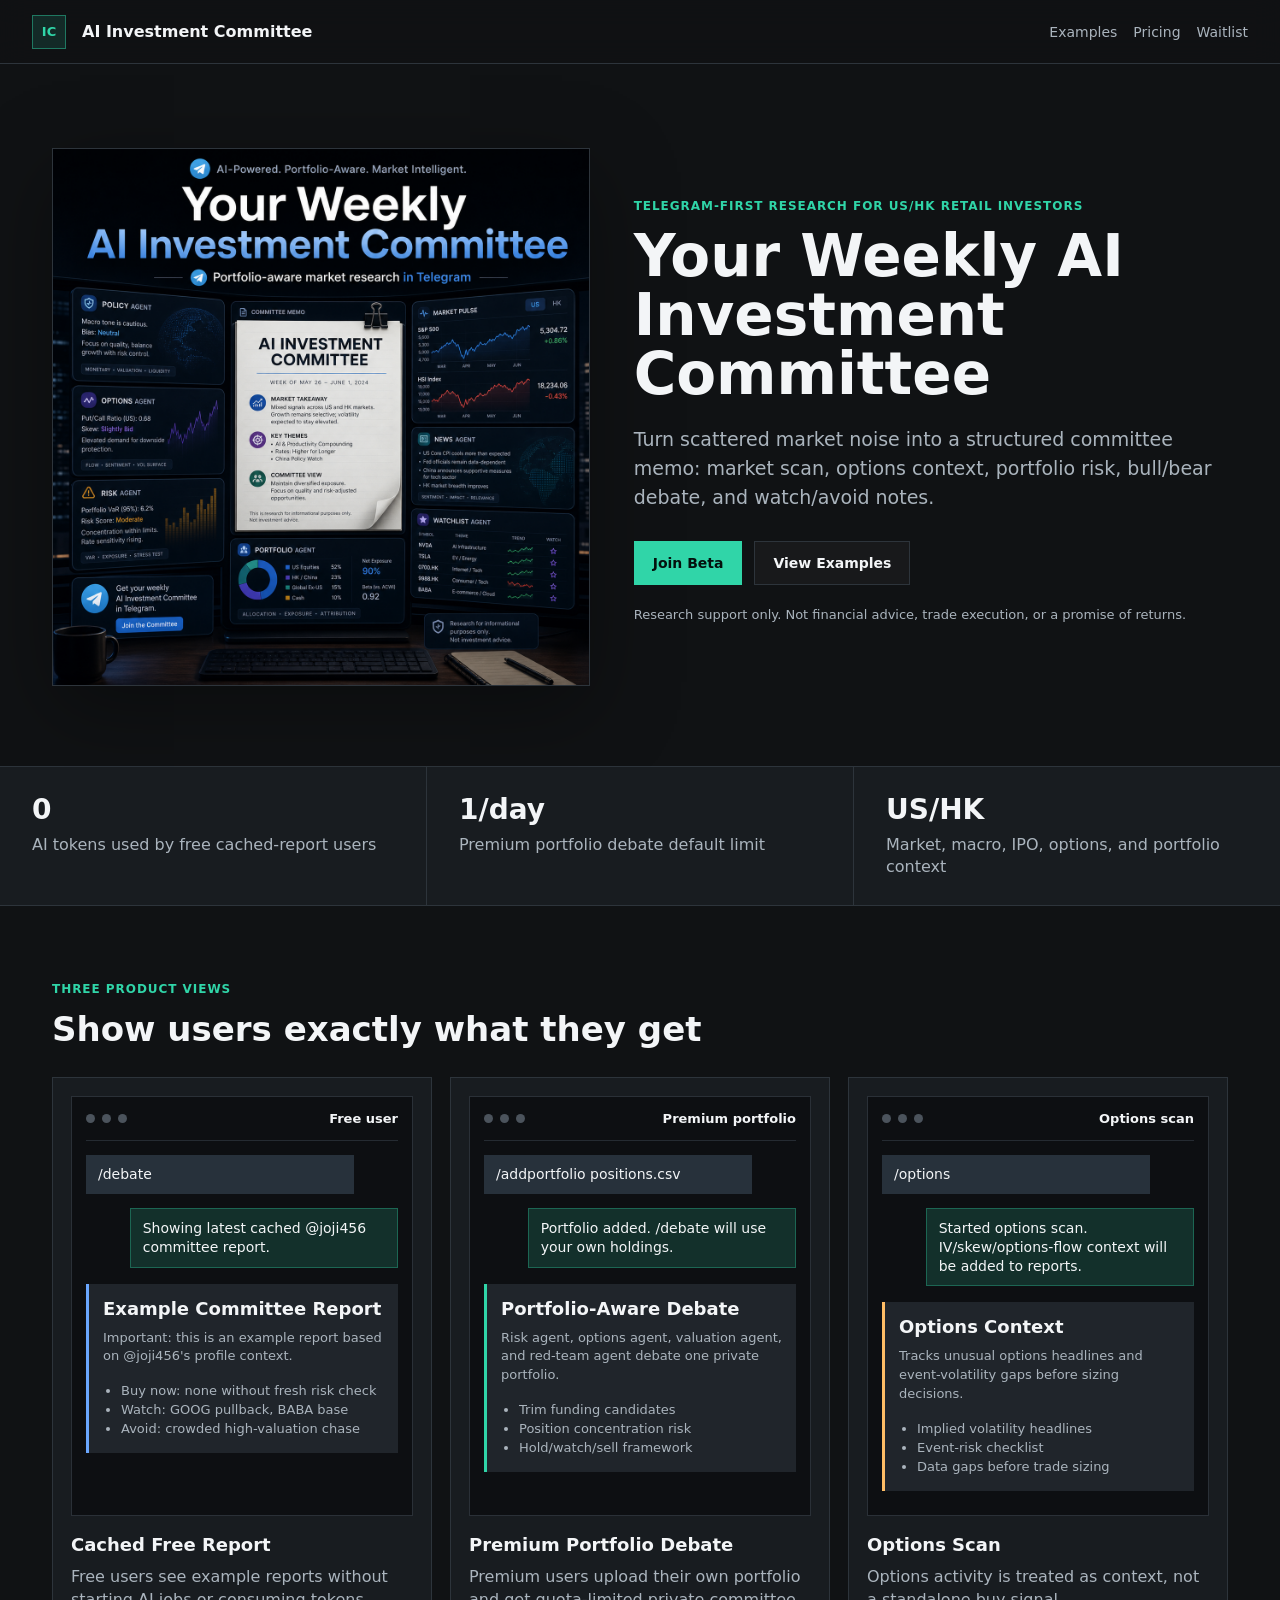
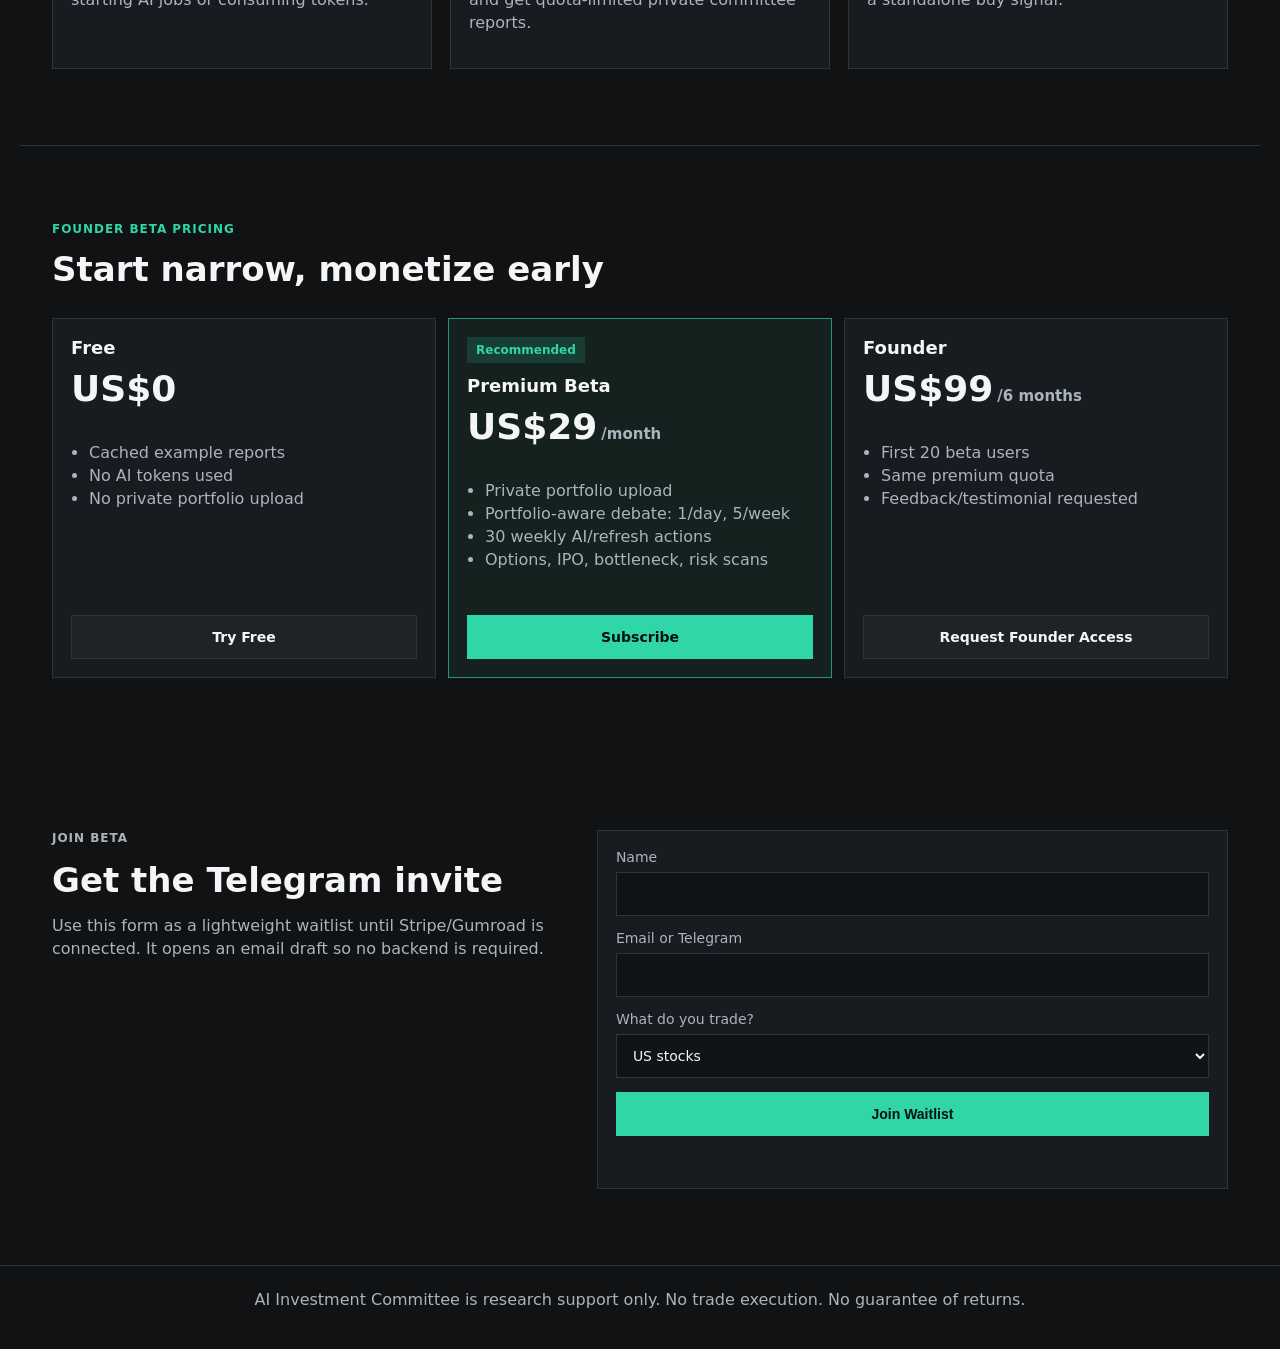
==== index.html @ d443d163 "Add public landing page for GitHub Pages" ====
<!doctype html>
<html lang="en">
<head>
  <meta charset="utf-8">
  <meta name="viewport" content="width=device-width, initial-scale=1">
  <title>AI Investment Committee in Telegram</title>
  <meta name="description" content="Portfolio-aware AI market research, options scans, and investment committee reports in Telegram. Research support only.">
  <link rel="stylesheet" href="./styles.css">
</head>
<body>
  <header class="topbar">
    <a class="brand" href="#top" aria-label="AI Investment Committee home">
      <span class="brand-mark">IC</span>
      <span>AI Investment Committee</span>
    </a>
    <nav aria-label="Primary">
      <a href="#examples">Examples</a>
      <a href="#pricing">Pricing</a>
      <a href="#waitlist">Waitlist</a>
    </nav>
  </header>

  <main id="top">
    <section class="hero">
      <div class="hero-media" aria-label="Product preview">
        <img src="./assets/ai-investment-committee-launch.png" alt="AI investment committee dashboard preview">
      </div>
      <div class="hero-copy">
        <p class="eyebrow">Telegram-first research for US/HK retail investors</p>
        <h1>Your Weekly AI Investment Committee</h1>
        <p class="lead">Turn scattered market noise into a structured committee memo: market scan, options context, portfolio risk, bull/bear debate, and watch/avoid notes.</p>
        <div class="hero-actions">
          <a class="button primary" href="#waitlist">Join Beta</a>
          <a class="button secondary" href="#examples">View Examples</a>
        </div>
        <p class="notice">Research support only. Not financial advice, trade execution, or a promise of returns.</p>
      </div>
    </section>

    <section class="metrics" aria-label="Core workflow">
      <div><strong>0</strong><span>AI tokens used by free cached-report users</span></div>
      <div><strong>1/day</strong><span>Premium portfolio debate default limit</span></div>
      <div><strong>US/HK</strong><span>Market, macro, IPO, options, and portfolio context</span></div>
    </section>

    <section id="examples" class="section">
      <div class="section-heading">
        <p class="eyebrow">Three product views</p>
        <h2>Show users exactly what they get</h2>
      </div>
      <div class="screenshots">
        <article class="shot">
          <div class="telegram-window">
            <div class="window-head"><span></span><span></span><span></span><b>Free user</b></div>
            <div class="message incoming">/debate</div>
            <div class="message outgoing">Showing latest cached @joji456 committee report.</div>
            <div class="report-card">
              <h3>Example Committee Report</h3>
              <p>Important: this is an example report based on @joji456's profile context.</p>
              <ul>
                <li>Buy now: none without fresh risk check</li>
                <li>Watch: GOOG pullback, BABA base</li>
                <li>Avoid: crowded high-valuation chase</li>
              </ul>
            </div>
          </div>
          <h3>Cached Free Report</h3>
          <p>Free users see example reports without starting AI jobs or consuming tokens.</p>
        </article>

        <article class="shot">
          <div class="telegram-window">
            <div class="window-head"><span></span><span></span><span></span><b>Premium portfolio</b></div>
            <div class="message incoming">/addportfolio positions.csv</div>
            <div class="message outgoing">Portfolio added. /debate will use your own holdings.</div>
            <div class="report-card accent">
              <h3>Portfolio-Aware Debate</h3>
              <p>Risk agent, options agent, valuation agent, and red-team agent debate one private portfolio.</p>
              <ul>
                <li>Trim funding candidates</li>
                <li>Position concentration risk</li>
                <li>Hold/watch/sell framework</li>
              </ul>
            </div>
          </div>
          <h3>Premium Portfolio Debate</h3>
          <p>Premium users upload their own portfolio and get quota-limited private committee reports.</p>
        </article>

        <article class="shot">
          <div class="telegram-window">
            <div class="window-head"><span></span><span></span><span></span><b>Options scan</b></div>
            <div class="message incoming">/options</div>
            <div class="message outgoing">Started options scan. IV/skew/options-flow context will be added to reports.</div>
            <div class="report-card warm">
              <h3>Options Context</h3>
              <p>Tracks unusual options headlines and event-volatility gaps before sizing decisions.</p>
              <ul>
                <li>Implied volatility headlines</li>
                <li>Event-risk checklist</li>
                <li>Data gaps before trade sizing</li>
              </ul>
            </div>
          </div>
          <h3>Options Scan</h3>
          <p>Options activity is treated as context, not a standalone buy signal.</p>
        </article>
      </div>
    </section>

    <section id="pricing" class="pricing section">
      <div class="section-heading">
        <p class="eyebrow">Founder beta pricing</p>
        <h2>Start narrow, monetize early</h2>
      </div>
      <div class="plans">
        <article class="plan">
          <h3>Free</h3>
          <p class="price">US$0</p>
          <ul>
            <li>Cached example reports</li>
            <li>No AI tokens used</li>
            <li>No private portfolio upload</li>
          </ul>
          <a class="button secondary" href="#waitlist">Try Free</a>
        </article>
        <article class="plan featured">
          <p class="badge">Recommended</p>
          <h3>Premium Beta</h3>
          <p class="price">US$29<span>/month</span></p>
          <ul>
            <li>Private portfolio upload</li>
            <li>Portfolio-aware debate: 1/day, 5/week</li>
            <li>30 weekly AI/refresh actions</li>
            <li>Options, IPO, bottleneck, risk scans</li>
          </ul>
          <a class="button primary" data-payment-link href="https://gumroad.com/l/ai-investment-committee-beta">Subscribe</a>
        </article>
        <article class="plan">
          <h3>Founder</h3>
          <p class="price">US$99<span>/6 months</span></p>
          <ul>
            <li>First 20 beta users</li>
            <li>Same premium quota</li>
            <li>Feedback/testimonial requested</li>
          </ul>
          <a class="button secondary" href="#waitlist">Request Founder Access</a>
        </article>
      </div>
    </section>

    <section id="waitlist" class="waitlist section">
      <div>
        <p class="eyebrow">Join beta</p>
        <h2>Get the Telegram invite</h2>
        <p>Use this form as a lightweight waitlist until Stripe/Gumroad is connected. It opens an email draft so no backend is required.</p>
      </div>
      <form id="waitlistForm" class="waitlist-form">
        <label>
          Name
          <input name="name" autocomplete="name" required>
        </label>
        <label>
          Email or Telegram
          <input name="contact" autocomplete="email" required>
        </label>
        <label>
          What do you trade?
          <select name="segment">
            <option>US stocks</option>
            <option>HK stocks</option>
            <option>Options</option>
            <option>Mixed portfolio</option>
          </select>
        </label>
        <button class="button primary" type="submit">Join Waitlist</button>
        <p id="formStatus" role="status"></p>
      </form>
    </section>
  </main>

  <footer>
    <p>AI Investment Committee is research support only. No trade execution. No guarantee of returns.</p>
  </footer>

  <script src="./main.js"></script>
</body>
</html>
---- styles.css ----
:root {
  color-scheme: dark;
  --bg: #101214;
  --panel: #181c20;
  --panel-2: #20252b;
  --text: #f3f5f7;
  --muted: #aab4bd;
  --line: #2d343b;
  --primary: #30d5a8;
  --accent: #6aa7ff;
  --warm: #ffbd66;
  --danger: #ff6f7d;
}

* { box-sizing: border-box; }

html { scroll-behavior: smooth; }

body {
  margin: 0;
  font-family: Inter, ui-sans-serif, system-ui, -apple-system, BlinkMacSystemFont, "Segoe UI", sans-serif;
  background: var(--bg);
  color: var(--text);
  letter-spacing: 0;
}

a { color: inherit; text-decoration: none; }

.topbar {
  position: sticky;
  top: 0;
  z-index: 10;
  display: flex;
  justify-content: space-between;
  align-items: center;
  min-height: 64px;
  padding: 0 32px;
  background: rgba(16, 18, 20, 0.88);
  border-bottom: 1px solid var(--line);
  backdrop-filter: blur(14px);
}

.brand, nav {
  display: flex;
  align-items: center;
  gap: 16px;
}

.brand {
  font-weight: 700;
}

.brand-mark {
  display: grid;
  place-items: center;
  width: 34px;
  height: 34px;
  border: 1px solid rgba(48, 213, 168, 0.45);
  background: rgba(48, 213, 168, 0.13);
  color: var(--primary);
  font-size: 13px;
}

nav a {
  color: var(--muted);
  font-size: 14px;
}

nav a:hover { color: var(--text); }

.hero {
  display: grid;
  grid-template-columns: minmax(320px, 0.95fr) minmax(320px, 1.05fr);
  gap: 44px;
  align-items: center;
  min-height: 78vh;
  padding: 34px 32px 30px;
  max-width: 1240px;
  margin: 0 auto;
}

.hero-media {
  min-height: 430px;
  display: grid;
  align-items: center;
}

.hero-media img {
  width: 100%;
  max-height: 560px;
  object-fit: cover;
  border: 1px solid var(--line);
  box-shadow: 0 24px 80px rgba(0, 0, 0, 0.35);
}

.hero-copy {
  max-width: 620px;
}

.eyebrow {
  color: var(--primary);
  text-transform: uppercase;
  font-size: 12px;
  font-weight: 700;
  letter-spacing: 0.08em;
  margin: 0 0 14px;
}

h1, h2, h3, p { margin-top: 0; }

h1 {
  font-size: 58px;
  line-height: 1.02;
  margin-bottom: 20px;
}

h2 {
  font-size: 34px;
  line-height: 1.15;
  margin-bottom: 14px;
}

h3 {
  font-size: 18px;
  margin-bottom: 10px;
}

.lead {
  color: var(--muted);
  font-size: 19px;
  line-height: 1.55;
  margin-bottom: 28px;
}

.hero-actions, .plans {
  display: flex;
  gap: 12px;
  flex-wrap: wrap;
}

.button {
  display: inline-flex;
  align-items: center;
  justify-content: center;
  min-height: 44px;
  padding: 0 18px;
  border: 1px solid var(--line);
  font-weight: 700;
  font-size: 14px;
  cursor: pointer;
}

.button.primary {
  background: var(--primary);
  color: #04110d;
  border-color: var(--primary);
}

.button.secondary {
  background: rgba(255,255,255,0.03);
  color: var(--text);
}

.notice {
  margin-top: 22px;
  color: var(--muted);
  font-size: 13px;
}

.metrics {
  display: grid;
  grid-template-columns: repeat(3, 1fr);
  gap: 1px;
  background: var(--line);
  border-top: 1px solid var(--line);
  border-bottom: 1px solid var(--line);
}

.metrics div {
  background: var(--panel);
  padding: 26px 32px;
}

.metrics strong {
  display: block;
  font-size: 28px;
  margin-bottom: 8px;
}

.metrics span {
  color: var(--muted);
  line-height: 1.4;
}

.section {
  max-width: 1240px;
  margin: 0 auto;
  padding: 76px 32px;
}

.section-heading {
  max-width: 680px;
  margin-bottom: 28px;
}

.screenshots {
  display: grid;
  grid-template-columns: repeat(3, 1fr);
  gap: 18px;
}

.shot, .plan, .waitlist-form {
  border: 1px solid var(--line);
  background: var(--panel);
  padding: 18px;
}

.shot > p, .plan li, .waitlist p {
  color: var(--muted);
  line-height: 1.45;
}

.telegram-window {
  background: #0d0f12;
  border: 1px solid #2a3037;
  min-height: 420px;
  padding: 14px;
  margin-bottom: 18px;
}

.window-head {
  display: flex;
  align-items: center;
  gap: 7px;
  padding-bottom: 14px;
  border-bottom: 1px solid #252b32;
  color: var(--muted);
  font-size: 13px;
}

.window-head span {
  width: 9px;
  height: 9px;
  background: #4b535c;
  border-radius: 50%;
}

.window-head b {
  margin-left: auto;
  color: var(--text);
}

.message {
  max-width: 86%;
  padding: 10px 12px;
  margin-top: 14px;
  font-size: 14px;
  line-height: 1.35;
}

.incoming {
  background: #27313b;
}

.outgoing {
  margin-left: auto;
  background: rgba(48, 213, 168, 0.17);
  border: 1px solid rgba(48, 213, 168, 0.32);
}

.report-card {
  margin-top: 16px;
  background: var(--panel-2);
  border-left: 3px solid var(--accent);
  padding: 14px;
}

.report-card.accent { border-left-color: var(--primary); }
.report-card.warm { border-left-color: var(--warm); }

.report-card p, .report-card li {
  color: var(--muted);
  font-size: 13px;
  line-height: 1.45;
}

.report-card ul, .plan ul {
  padding-left: 18px;
  margin-bottom: 0;
}

.pricing {
  border-top: 1px solid var(--line);
}

.plans {
  align-items: stretch;
}

.plan {
  flex: 1 1 280px;
  min-height: 360px;
  display: flex;
  flex-direction: column;
}

.plan.featured {
  border-color: rgba(48, 213, 168, 0.65);
  background: #14211e;
}

.badge {
  align-self: flex-start;
  background: rgba(48, 213, 168, 0.16);
  color: var(--primary);
  padding: 6px 9px;
  font-size: 12px;
  font-weight: 700;
}

.price {
  font-size: 36px;
  font-weight: 800;
  margin-bottom: 16px;
}

.price span {
  color: var(--muted);
  font-size: 15px;
  margin-left: 4px;
}

.plan .button {
  margin-top: auto;
}

.waitlist {
  display: grid;
  grid-template-columns: minmax(280px, 0.8fr) minmax(320px, 1fr);
  gap: 40px;
  align-items: start;
}

.waitlist-form {
  display: grid;
  gap: 14px;
}

label {
  display: grid;
  gap: 7px;
  color: var(--muted);
  font-size: 14px;
}

input, select {
  width: 100%;
  min-height: 44px;
  padding: 0 12px;
  border: 1px solid var(--line);
  background: #101419;
  color: var(--text);
  font: inherit;
}

#formStatus {
  min-height: 20px;
  margin: 0;
  color: var(--primary);
  font-size: 13px;
}

footer {
  border-top: 1px solid var(--line);
  padding: 24px 32px;
  color: var(--muted);
  text-align: center;
}

@media (max-width: 900px) {
  .topbar {
    align-items: flex-start;
    flex-direction: column;
    gap: 12px;
    padding: 14px 18px;
  }

  .hero, .waitlist {
    grid-template-columns: 1fr;
  }

  h1 { font-size: 42px; }

  .screenshots, .metrics {
    grid-template-columns: 1fr;
  }

  .hero-media { min-height: auto; }
}
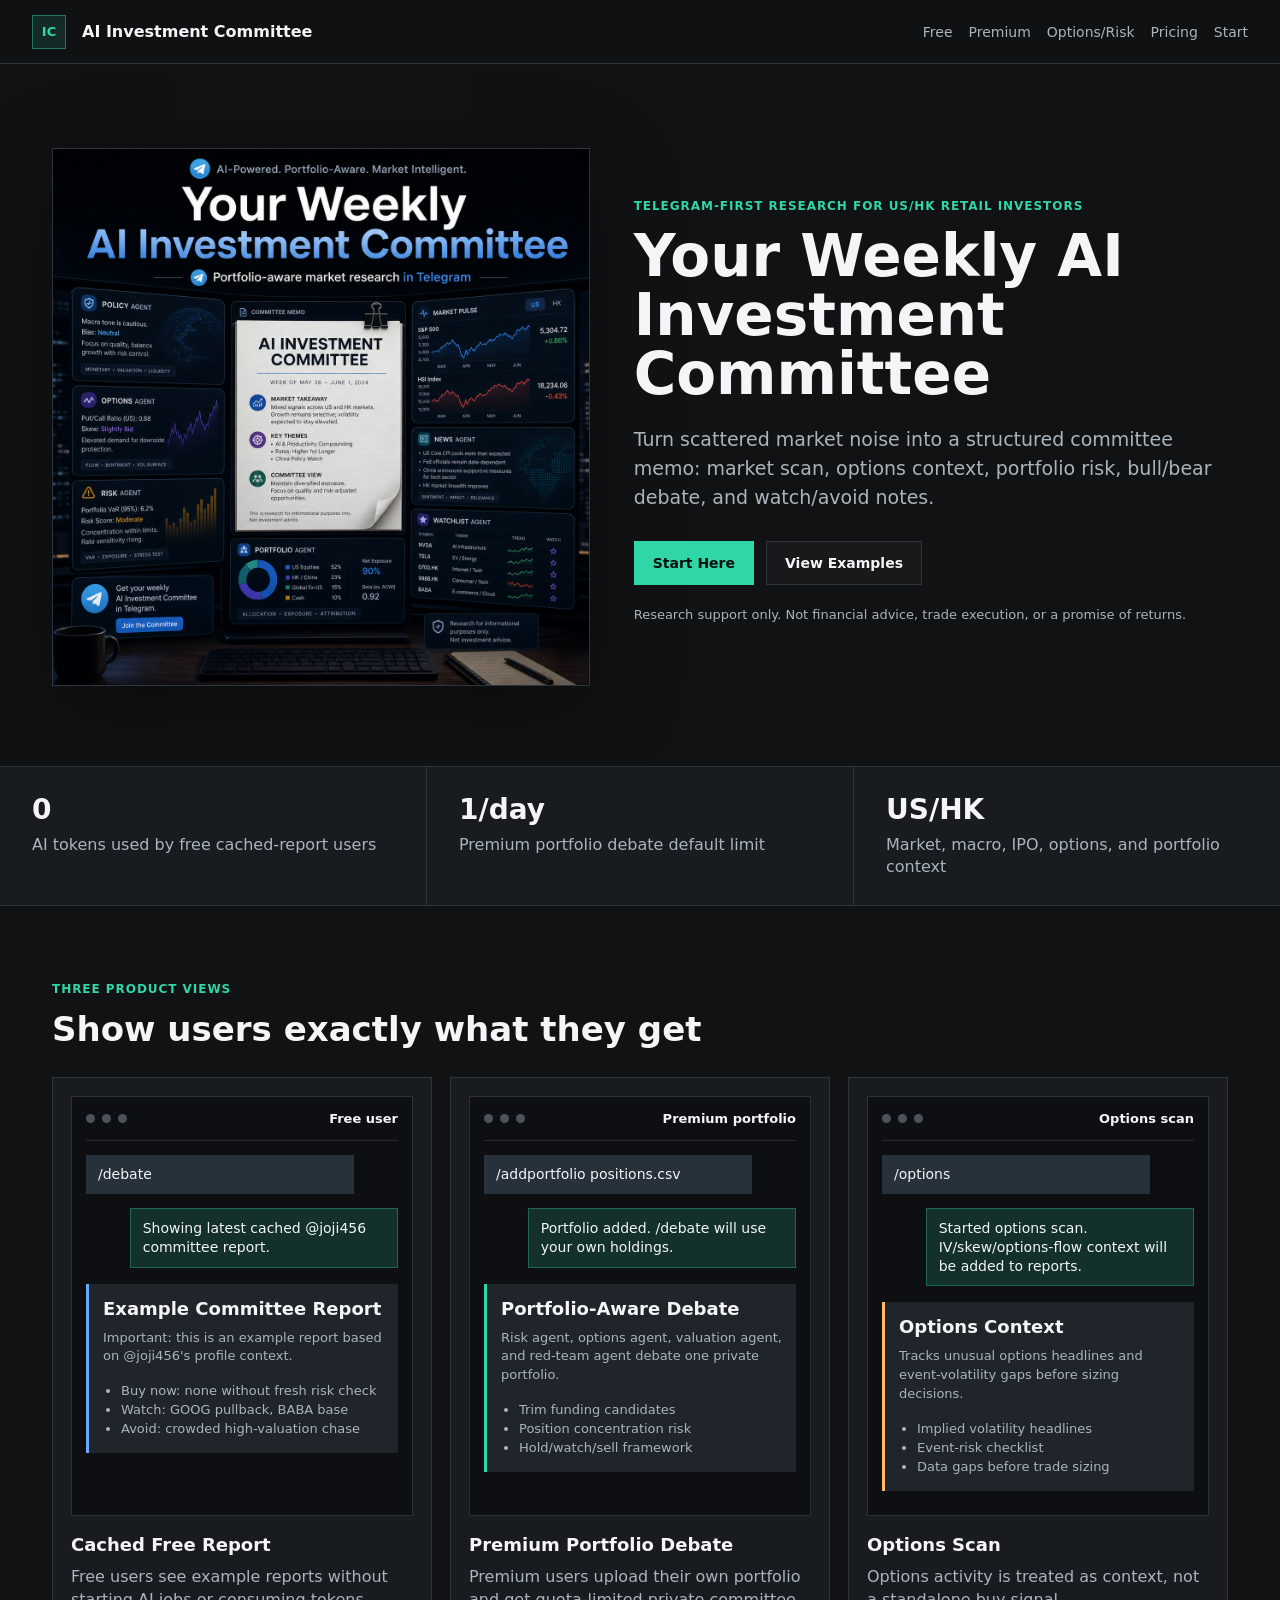
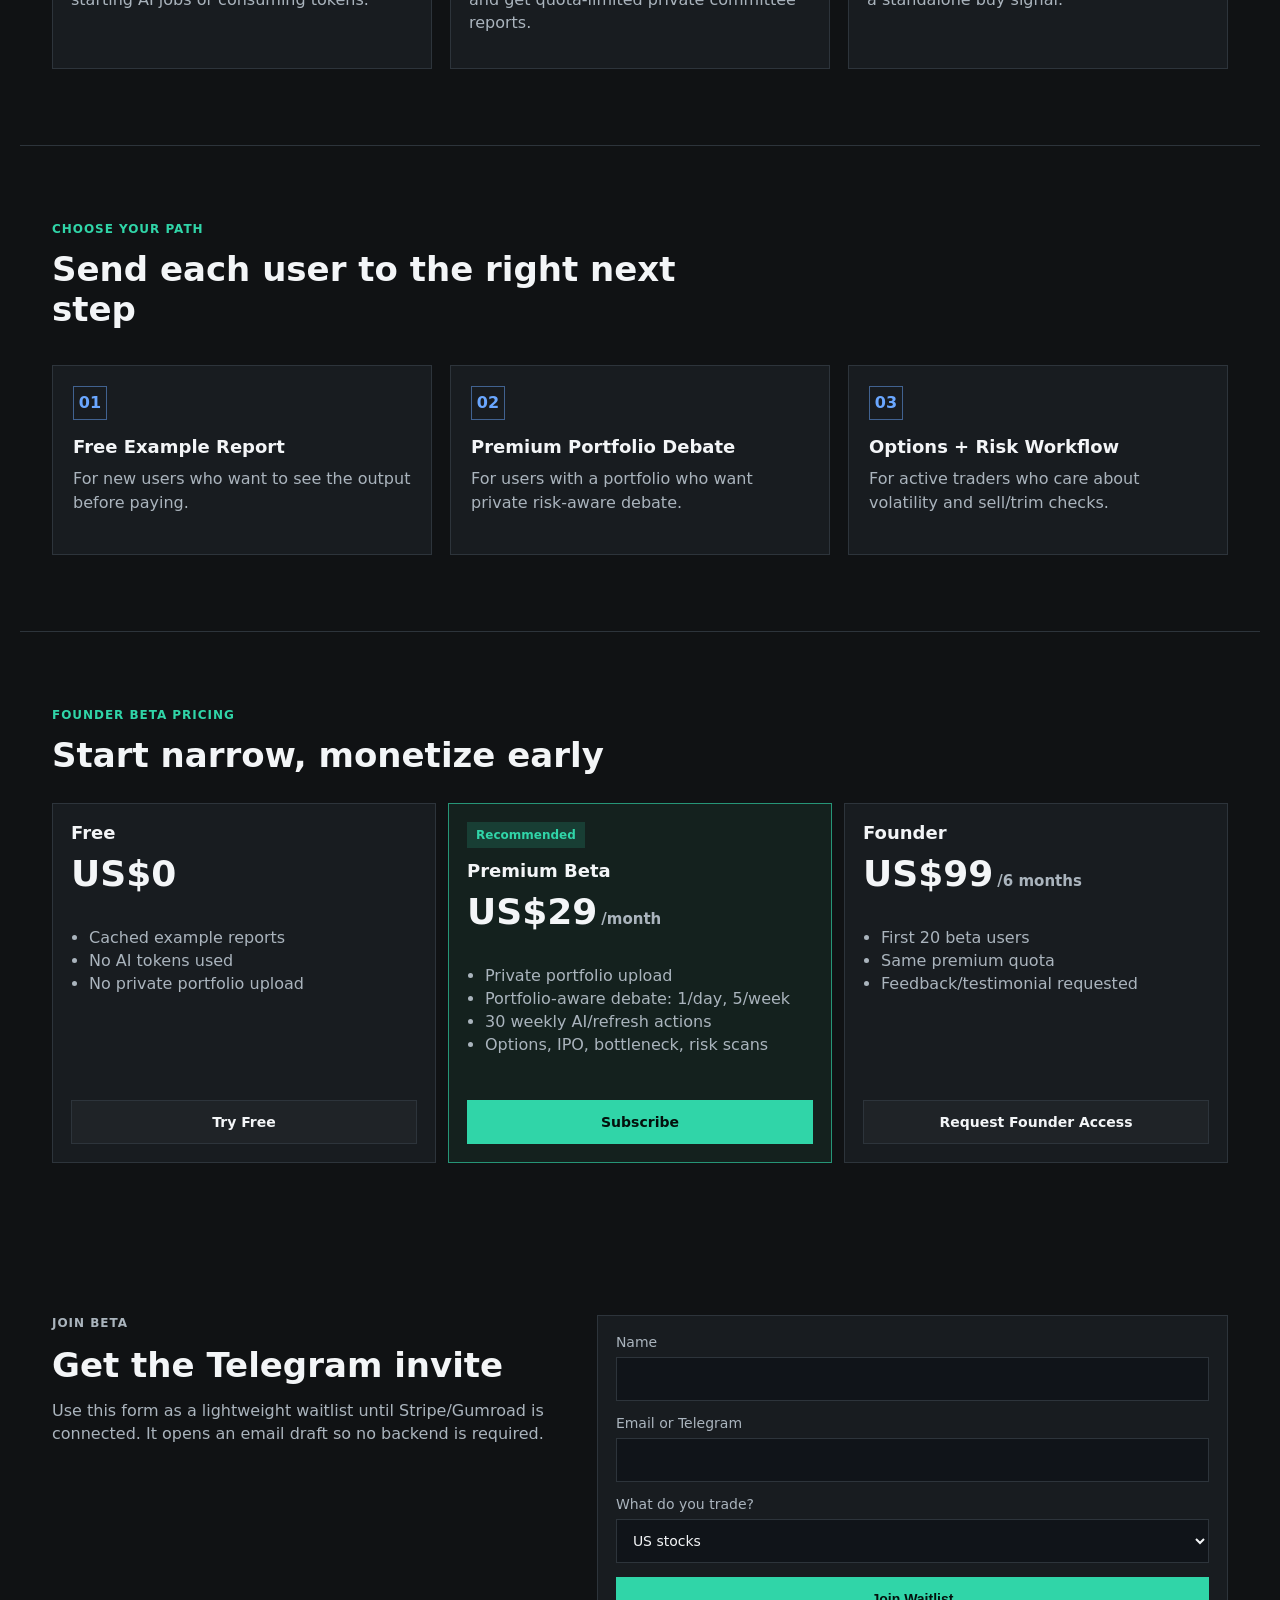
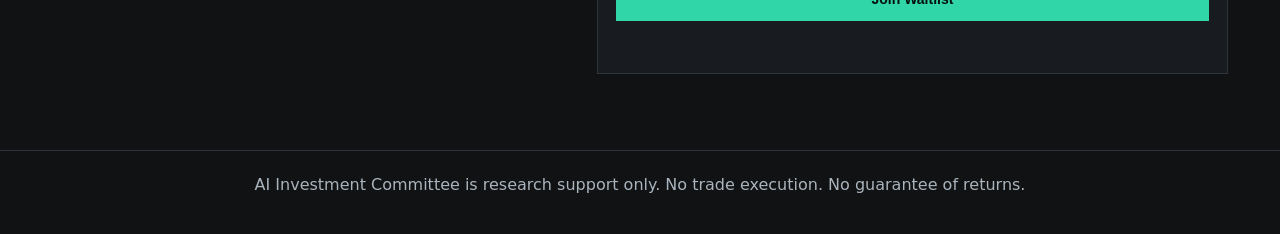
==== commit ef91ba93: "Add user-focused landing pages" ====
--- a/index.html
+++ b/index.html
@@ -14,9 +14,11 @@
       <span>AI Investment Committee</span>
     </a>
     <nav aria-label="Primary">
-      <a href="#examples">Examples</a>
-      <a href="#pricing">Pricing</a>
-      <a href="#waitlist">Waitlist</a>
+      <a href="./free-report.html">Free</a>
+      <a href="./premium.html">Premium</a>
+      <a href="./options-risk.html">Options/Risk</a>
+      <a href="./pricing.html">Pricing</a>
+      <a href="./links.html">Start</a>
     </nav>
   </header>
 
@@ -30,7 +32,7 @@
         <h1>Your Weekly AI Investment Committee</h1>
         <p class="lead">Turn scattered market noise into a structured committee memo: market scan, options context, portfolio risk, bull/bear debate, and watch/avoid notes.</p>
         <div class="hero-actions">
-          <a class="button primary" href="#waitlist">Join Beta</a>
+          <a class="button primary" href="./links.html">Start Here</a>
           <a class="button secondary" href="#examples">View Examples</a>
         </div>
         <p class="notice">Research support only. Not financial advice, trade execution, or a promise of returns.</p>
@@ -106,6 +108,28 @@
           <p>Options activity is treated as context, not a standalone buy signal.</p>
         </article>
       </div>
+    </section>
+
+    <section class="section route-grid" aria-label="Choose your path">
+      <div class="section-heading">
+        <p class="eyebrow">Choose your path</p>
+        <h2>Send each user to the right next step</h2>
+      </div>
+      <a class="route-card" href="./free-report.html">
+        <span>01</span>
+        <h3>Free Example Report</h3>
+        <p>For new users who want to see the output before paying.</p>
+      </a>
+      <a class="route-card" href="./premium.html">
+        <span>02</span>
+        <h3>Premium Portfolio Debate</h3>
+        <p>For users with a portfolio who want private risk-aware debate.</p>
+      </a>
+      <a class="route-card" href="./options-risk.html">
+        <span>03</span>
+        <h3>Options + Risk Workflow</h3>
+        <p>For active traders who care about volatility and sell/trim checks.</p>
+      </a>
     </section>
 
     <section id="pricing" class="pricing section">
--- a/styles.css
+++ b/styles.css
@@ -68,6 +68,10 @@
 
 nav a:hover { color: var(--text); }
 
+nav {
+  flex-wrap: wrap;
+}
+
 .hero {
   display: grid;
   grid-template-columns: minmax(320px, 0.95fr) minmax(320px, 1.05fr);
@@ -377,6 +381,135 @@
   text-align: center;
 }
 
+.page-shell {
+  max-width: 1120px;
+  margin: 0 auto;
+  padding: 54px 32px 80px;
+}
+
+.page-hero {
+  max-width: 780px;
+  padding: 34px 0 46px;
+}
+
+.page-hero h1 {
+  font-size: 46px;
+  line-height: 1.06;
+}
+
+.route-grid {
+  display: grid;
+  grid-template-columns: repeat(3, 1fr);
+  gap: 18px;
+  border-top: 1px solid var(--line);
+}
+
+.route-grid .section-heading {
+  grid-column: 1 / -1;
+  margin-bottom: 4px;
+}
+
+.route-card, .content-panel, .timeline article, .faq-list details, .link-list a {
+  border: 1px solid var(--line);
+  background: var(--panel);
+  padding: 20px;
+}
+
+.route-card {
+  display: block;
+  min-height: 190px;
+}
+
+.route-card span, .timeline span {
+  display: inline-grid;
+  place-items: center;
+  width: 34px;
+  height: 34px;
+  margin-bottom: 16px;
+  border: 1px solid rgba(106, 167, 255, 0.5);
+  color: var(--accent);
+  font-weight: 800;
+}
+
+.route-card p, .content-panel p, .timeline p, .faq-list p, .link-list span {
+  color: var(--muted);
+  line-height: 1.5;
+}
+
+.content-grid {
+  display: grid;
+  grid-template-columns: repeat(2, 1fr);
+  gap: 18px;
+}
+
+.content-grid.three {
+  grid-template-columns: repeat(3, 1fr);
+}
+
+.check-list {
+  margin: 0;
+  padding-left: 20px;
+  color: var(--muted);
+  line-height: 1.65;
+}
+
+.command-box {
+  margin-top: 18px;
+  padding: 14px;
+  background: #0d0f12;
+  border: 1px solid var(--line);
+  color: var(--primary);
+  font-family: ui-monospace, SFMono-Regular, Consolas, monospace;
+}
+
+.timeline {
+  display: grid;
+  grid-template-columns: repeat(4, 1fr);
+  gap: 14px;
+}
+
+.plans.standalone {
+  display: grid;
+  grid-template-columns: repeat(3, 1fr);
+}
+
+.faq-list {
+  display: grid;
+  gap: 12px;
+}
+
+.faq-list summary {
+  cursor: pointer;
+  font-weight: 800;
+}
+
+.faq-list p {
+  margin: 12px 0 0;
+}
+
+.link-hero {
+  max-width: 680px;
+  margin: 0 auto;
+  text-align: center;
+}
+
+.link-hero img {
+  width: min(100%, 420px);
+  border: 1px solid var(--line);
+  margin-bottom: 26px;
+}
+
+.link-list {
+  display: grid;
+  gap: 12px;
+  text-align: left;
+}
+
+.link-list a {
+  display: grid;
+  gap: 6px;
+}
+
 @media (max-width: 900px) {
   .topbar {
     align-items: flex-start;
@@ -395,5 +528,21 @@
     grid-template-columns: 1fr;
   }
 
+  .route-grid,
+  .content-grid,
+  .content-grid.three,
+  .timeline,
+  .plans.standalone {
+    grid-template-columns: 1fr;
+  }
+
+  .page-shell {
+    padding: 34px 18px 58px;
+  }
+
+  .page-hero h1 {
+    font-size: 36px;
+  }
+
   .hero-media { min-height: auto; }
 }
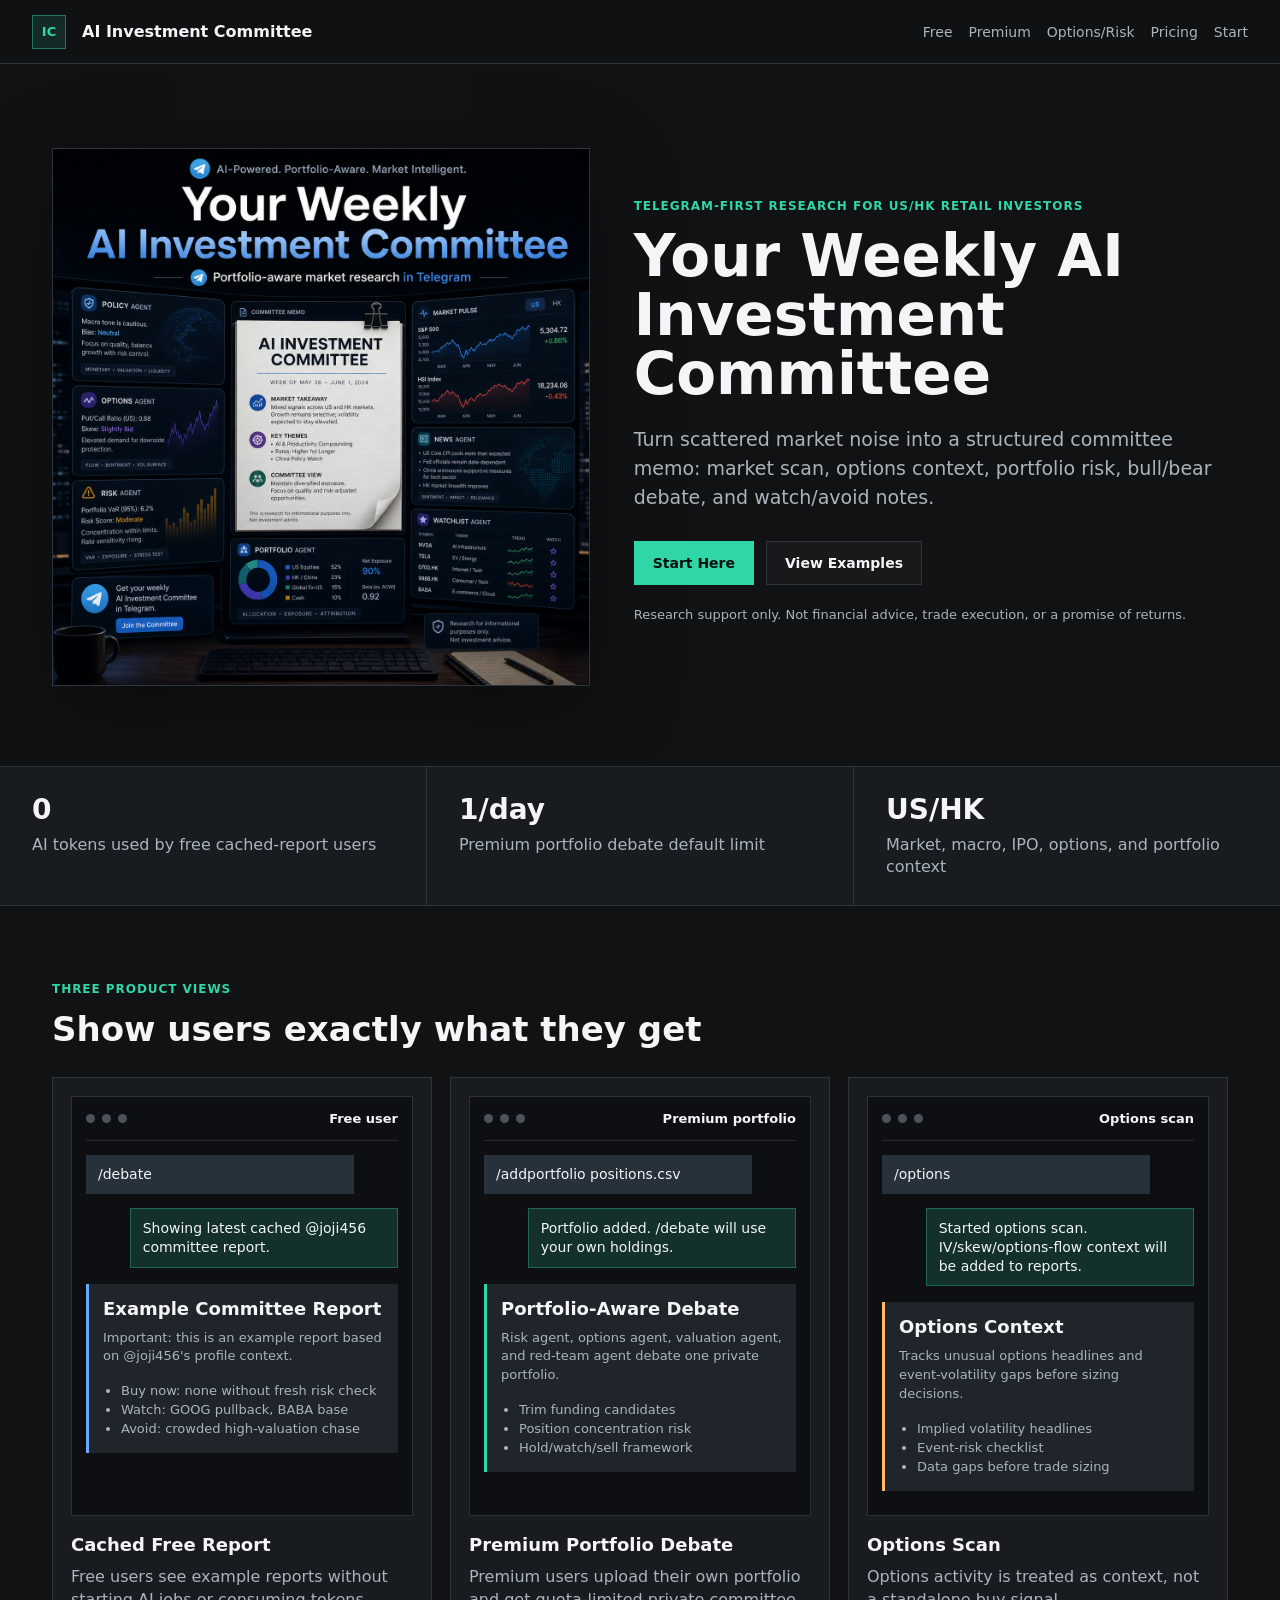
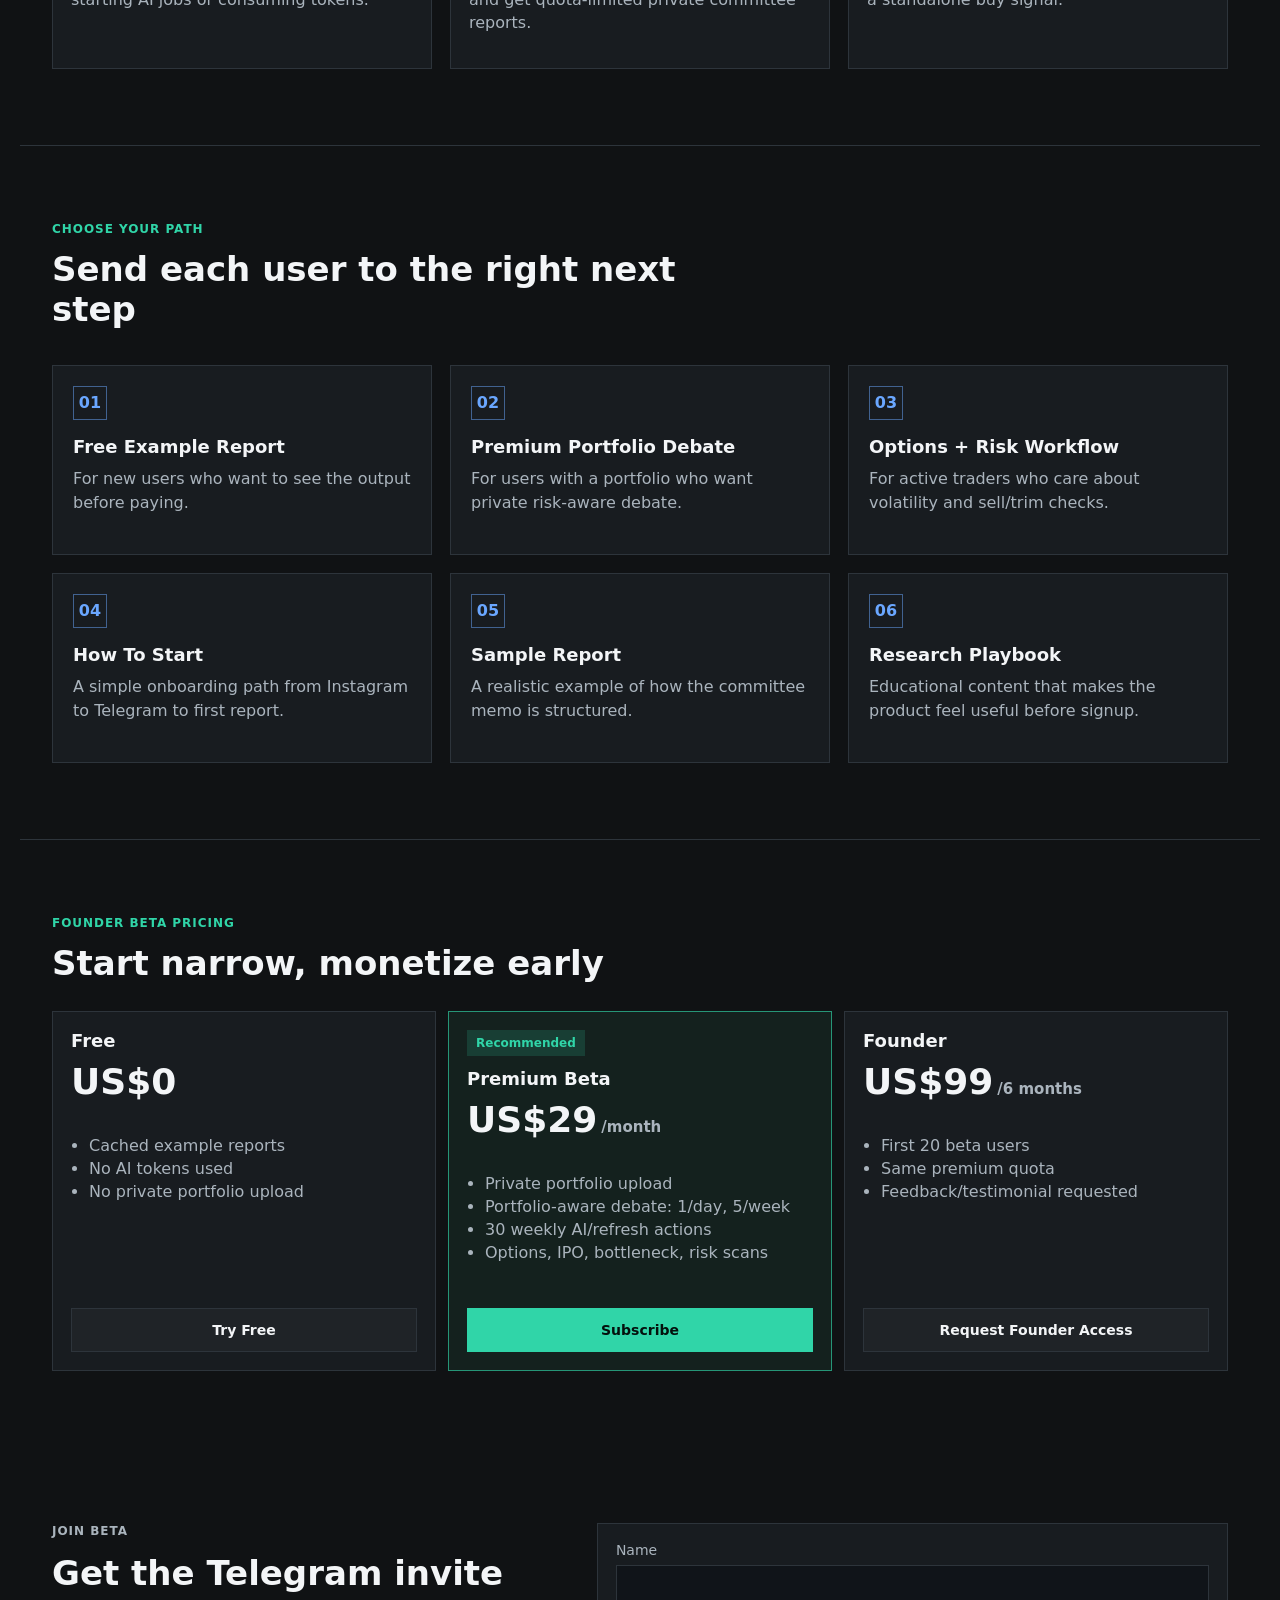
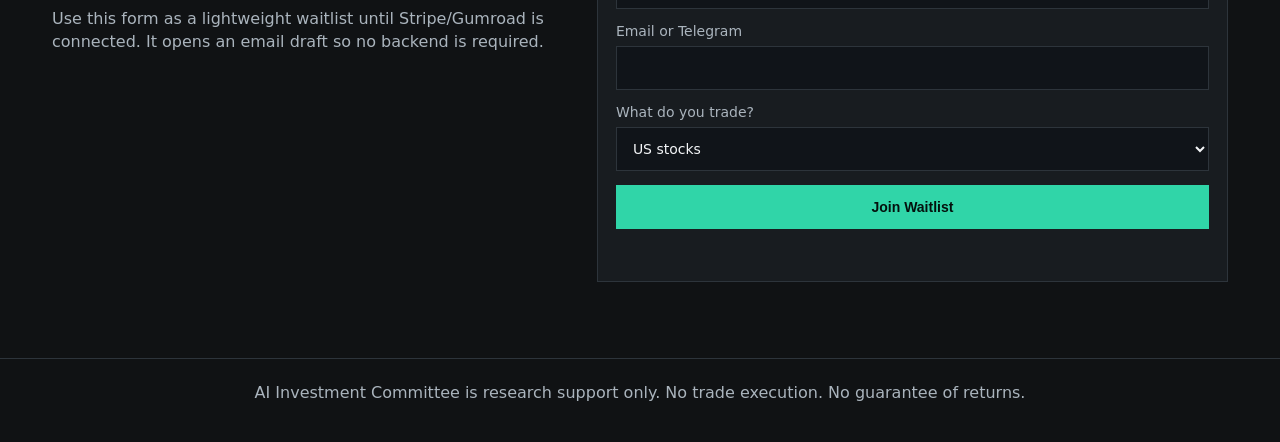
==== commit e1813cb6: "Add onboarding and research content pages" ====
--- a/index.html
+++ b/index.html
@@ -130,6 +130,21 @@
         <h3>Options + Risk Workflow</h3>
         <p>For active traders who care about volatility and sell/trim checks.</p>
       </a>
+      <a class="route-card" href="./start.html">
+        <span>04</span>
+        <h3>How To Start</h3>
+        <p>A simple onboarding path from Instagram to Telegram to first report.</p>
+      </a>
+      <a class="route-card" href="./sample-report.html">
+        <span>05</span>
+        <h3>Sample Report</h3>
+        <p>A realistic example of how the committee memo is structured.</p>
+      </a>
+      <a class="route-card" href="./learn.html">
+        <span>06</span>
+        <h3>Research Playbook</h3>
+        <p>Educational content that makes the product feel useful before signup.</p>
+      </a>
     </section>
 
     <section id="pricing" class="pricing section">
--- a/styles.css
+++ b/styles.css
@@ -487,6 +487,71 @@
   margin: 12px 0 0;
 }
 
+.report-layout {
+  display: grid;
+  grid-template-columns: repeat(2, 1fr);
+  gap: 14px;
+}
+
+.command-table {
+  border: 1px solid var(--line);
+  background: var(--panel);
+}
+
+.command-table div {
+  display: grid;
+  grid-template-columns: 150px 1fr 150px;
+  gap: 18px;
+  align-items: center;
+  padding: 16px 18px;
+  border-bottom: 1px solid var(--line);
+}
+
+.command-table div:last-child {
+  border-bottom: 0;
+}
+
+.command-table b {
+  color: var(--primary);
+  font-family: ui-monospace, SFMono-Regular, Consolas, monospace;
+}
+
+.command-table span, .command-table em {
+  color: var(--muted);
+  line-height: 1.45;
+}
+
+.command-table em {
+  font-style: normal;
+  text-align: right;
+}
+
+.article-list {
+  display: grid;
+  grid-template-columns: repeat(2, 1fr);
+  gap: 18px;
+}
+
+.article-list article {
+  min-height: 250px;
+  border: 1px solid var(--line);
+  background: var(--panel);
+  padding: 22px;
+  display: flex;
+  flex-direction: column;
+}
+
+.article-list p {
+  color: var(--muted);
+  line-height: 1.55;
+}
+
+.article-list a {
+  margin-top: auto;
+  color: var(--primary);
+  font-weight: 800;
+}
+
 .link-hero {
   max-width: 680px;
   margin: 0 auto;
@@ -532,8 +597,19 @@
   .content-grid,
   .content-grid.three,
   .timeline,
-  .plans.standalone {
+  .plans.standalone,
+  .report-layout,
+  .article-list {
     grid-template-columns: 1fr;
+  }
+
+  .command-table div {
+    grid-template-columns: 1fr;
+    gap: 6px;
+  }
+
+  .command-table em {
+    text-align: left;
   }
 
   .page-shell {
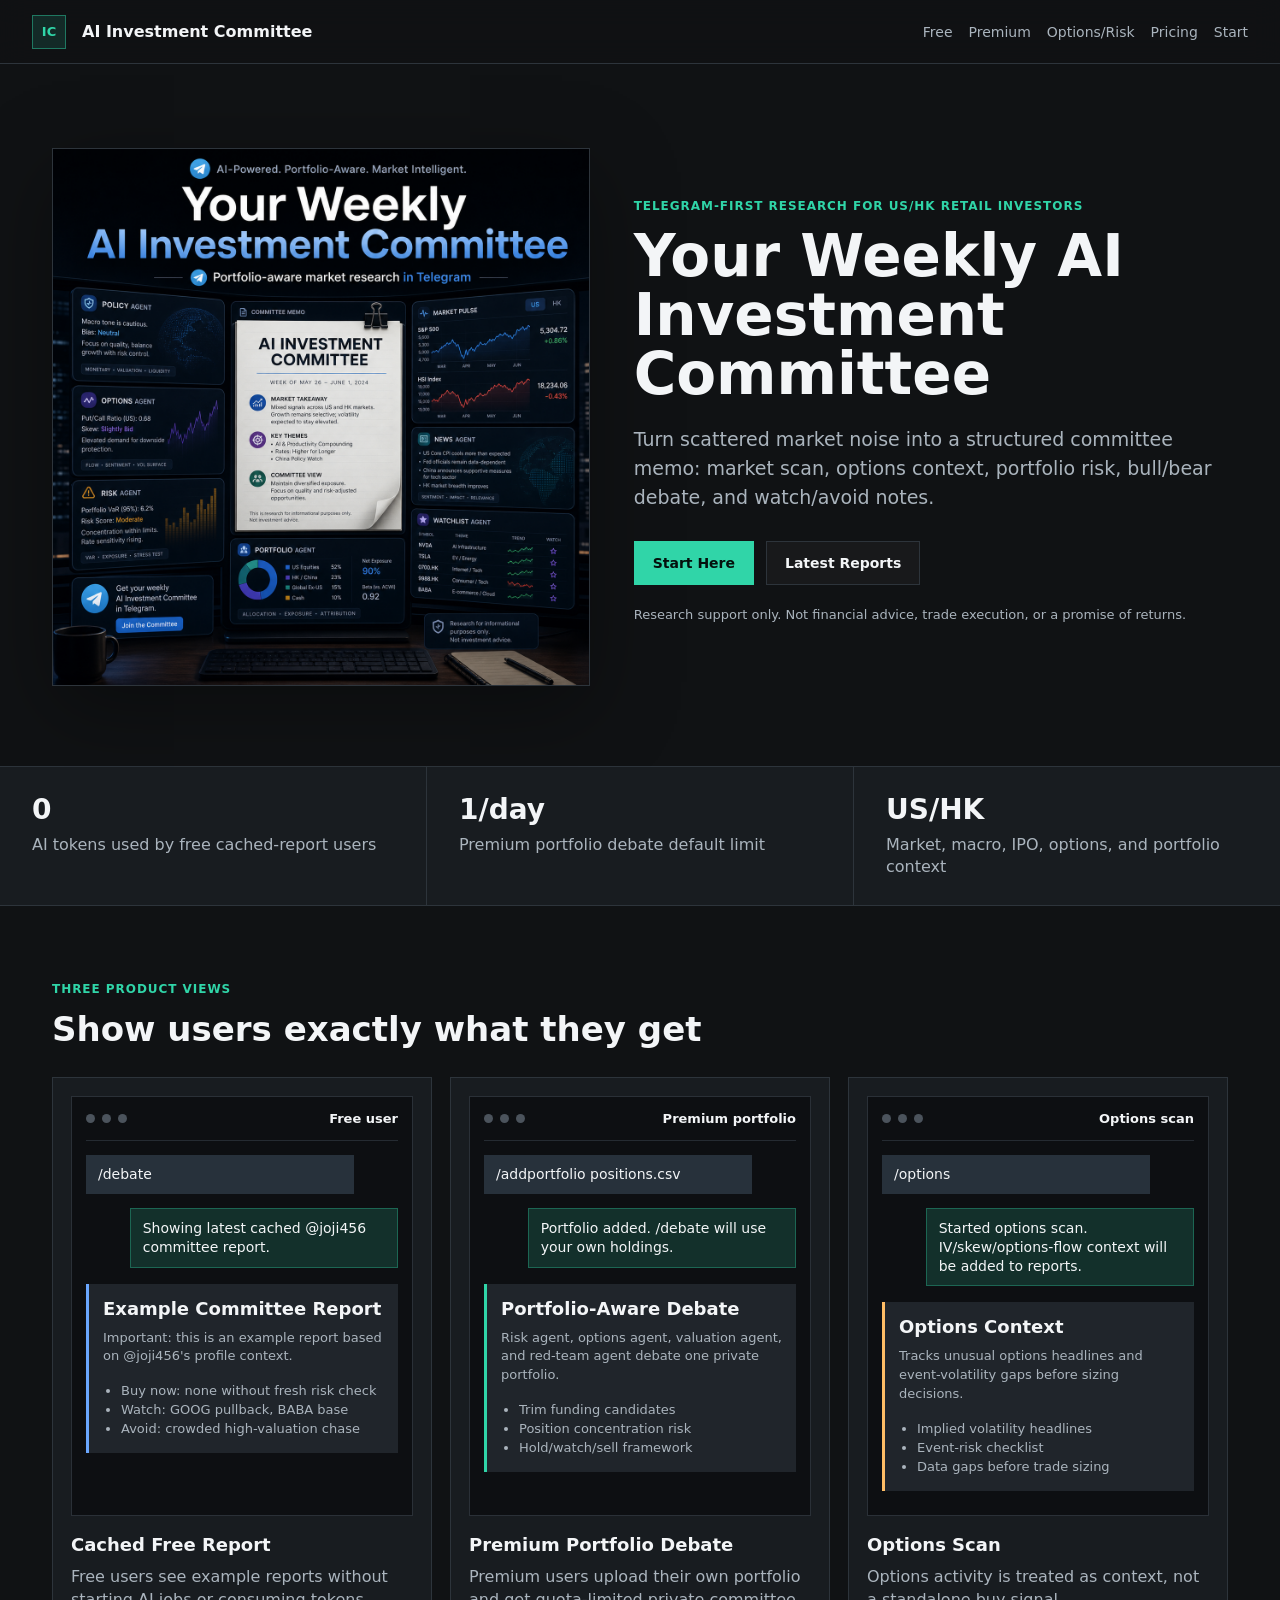
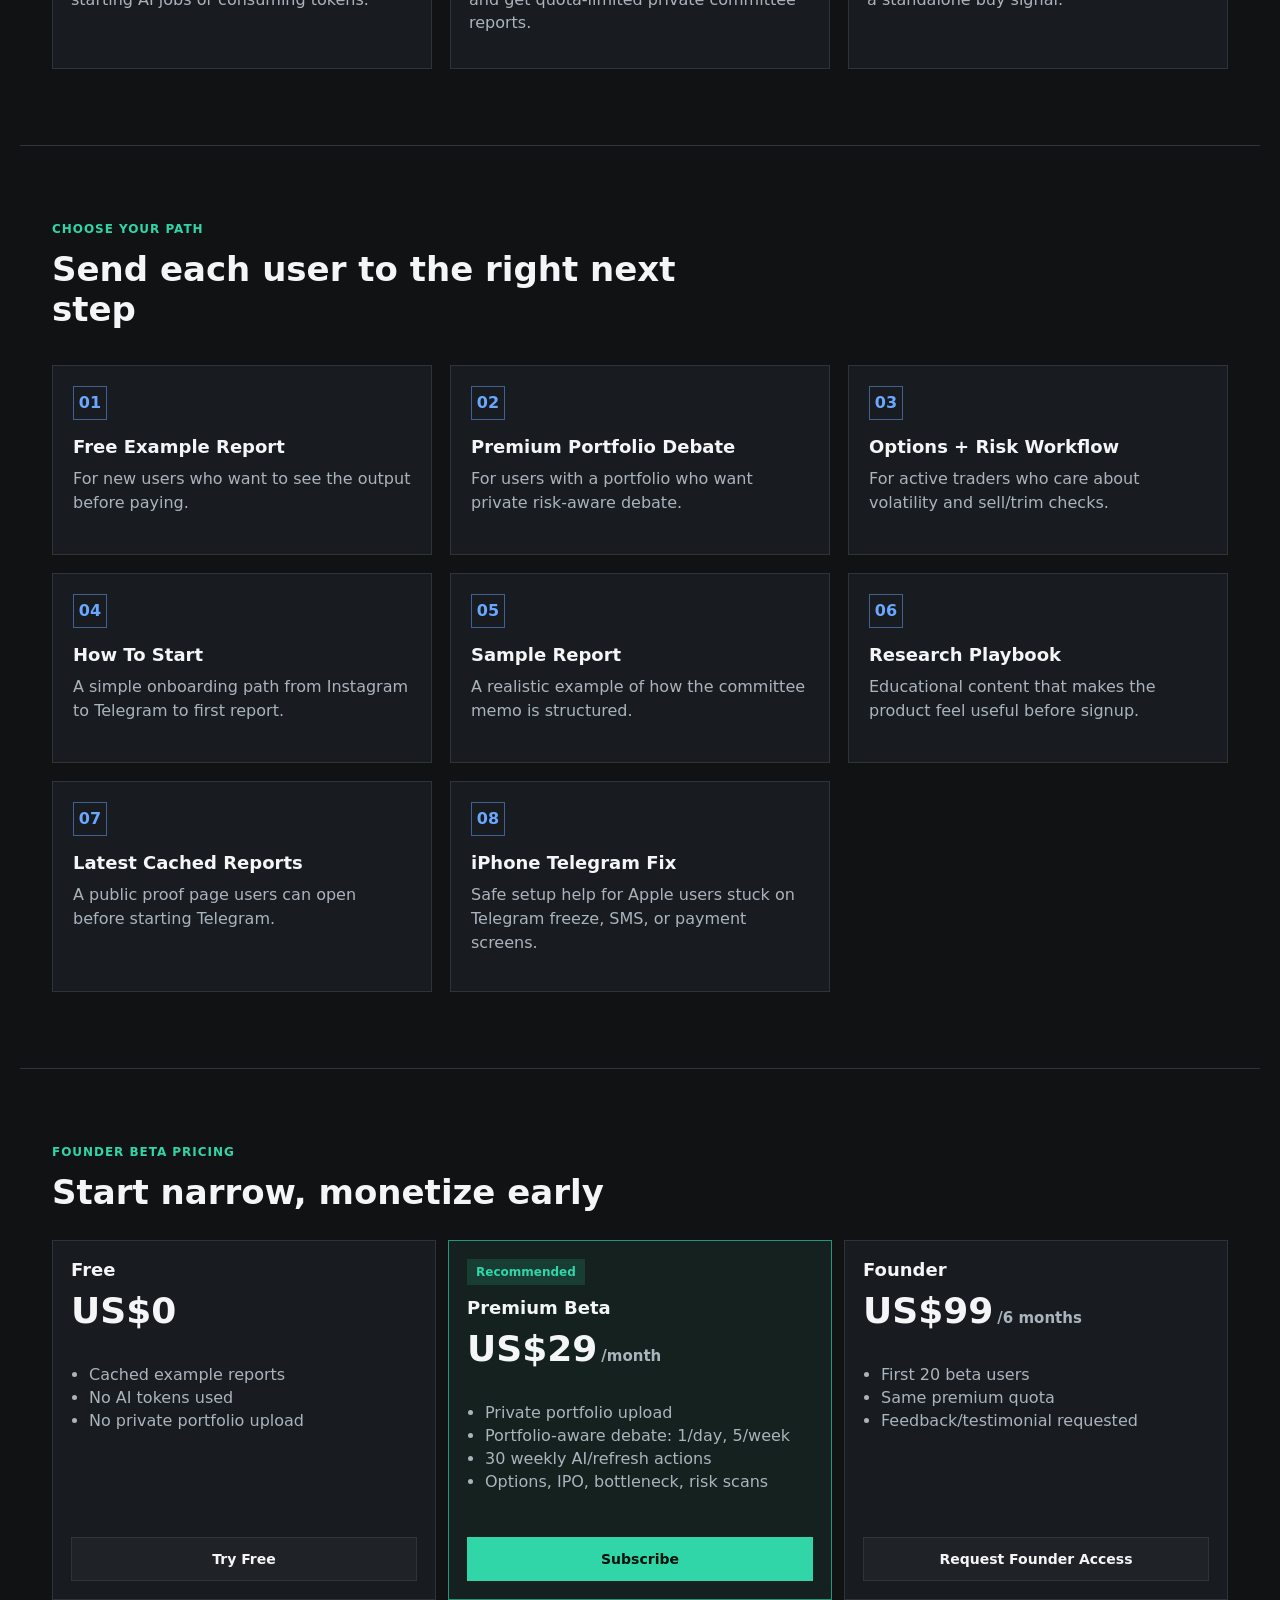
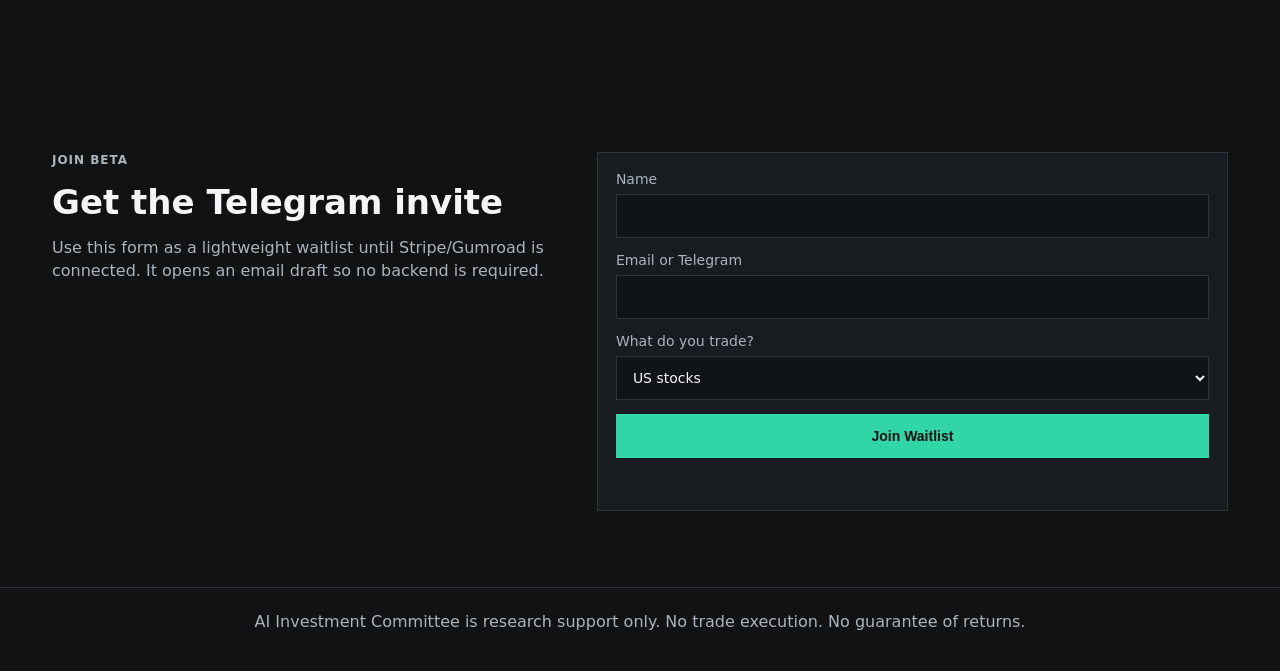
==== commit ee2dd39e: "Add cached reports and iPhone Telegram help pages" ====
--- a/index.html
+++ b/index.html
@@ -33,7 +33,7 @@
         <p class="lead">Turn scattered market noise into a structured committee memo: market scan, options context, portfolio risk, bull/bear debate, and watch/avoid notes.</p>
         <div class="hero-actions">
           <a class="button primary" href="./links.html">Start Here</a>
-          <a class="button secondary" href="#examples">View Examples</a>
+          <a class="button secondary" href="./latest-reports.html">Latest Reports</a>
         </div>
         <p class="notice">Research support only. Not financial advice, trade execution, or a promise of returns.</p>
       </div>
@@ -144,6 +144,16 @@
         <span>06</span>
         <h3>Research Playbook</h3>
         <p>Educational content that makes the product feel useful before signup.</p>
+      </a>
+      <a class="route-card" href="./latest-reports.html">
+        <span>07</span>
+        <h3>Latest Cached Reports</h3>
+        <p>A public proof page users can open before starting Telegram.</p>
+      </a>
+      <a class="route-card" href="./iphone-telegram-fix.html">
+        <span>08</span>
+        <h3>iPhone Telegram Fix</h3>
+        <p>Safe setup help for Apple users stuck on Telegram freeze, SMS, or payment screens.</p>
       </a>
     </section>
 
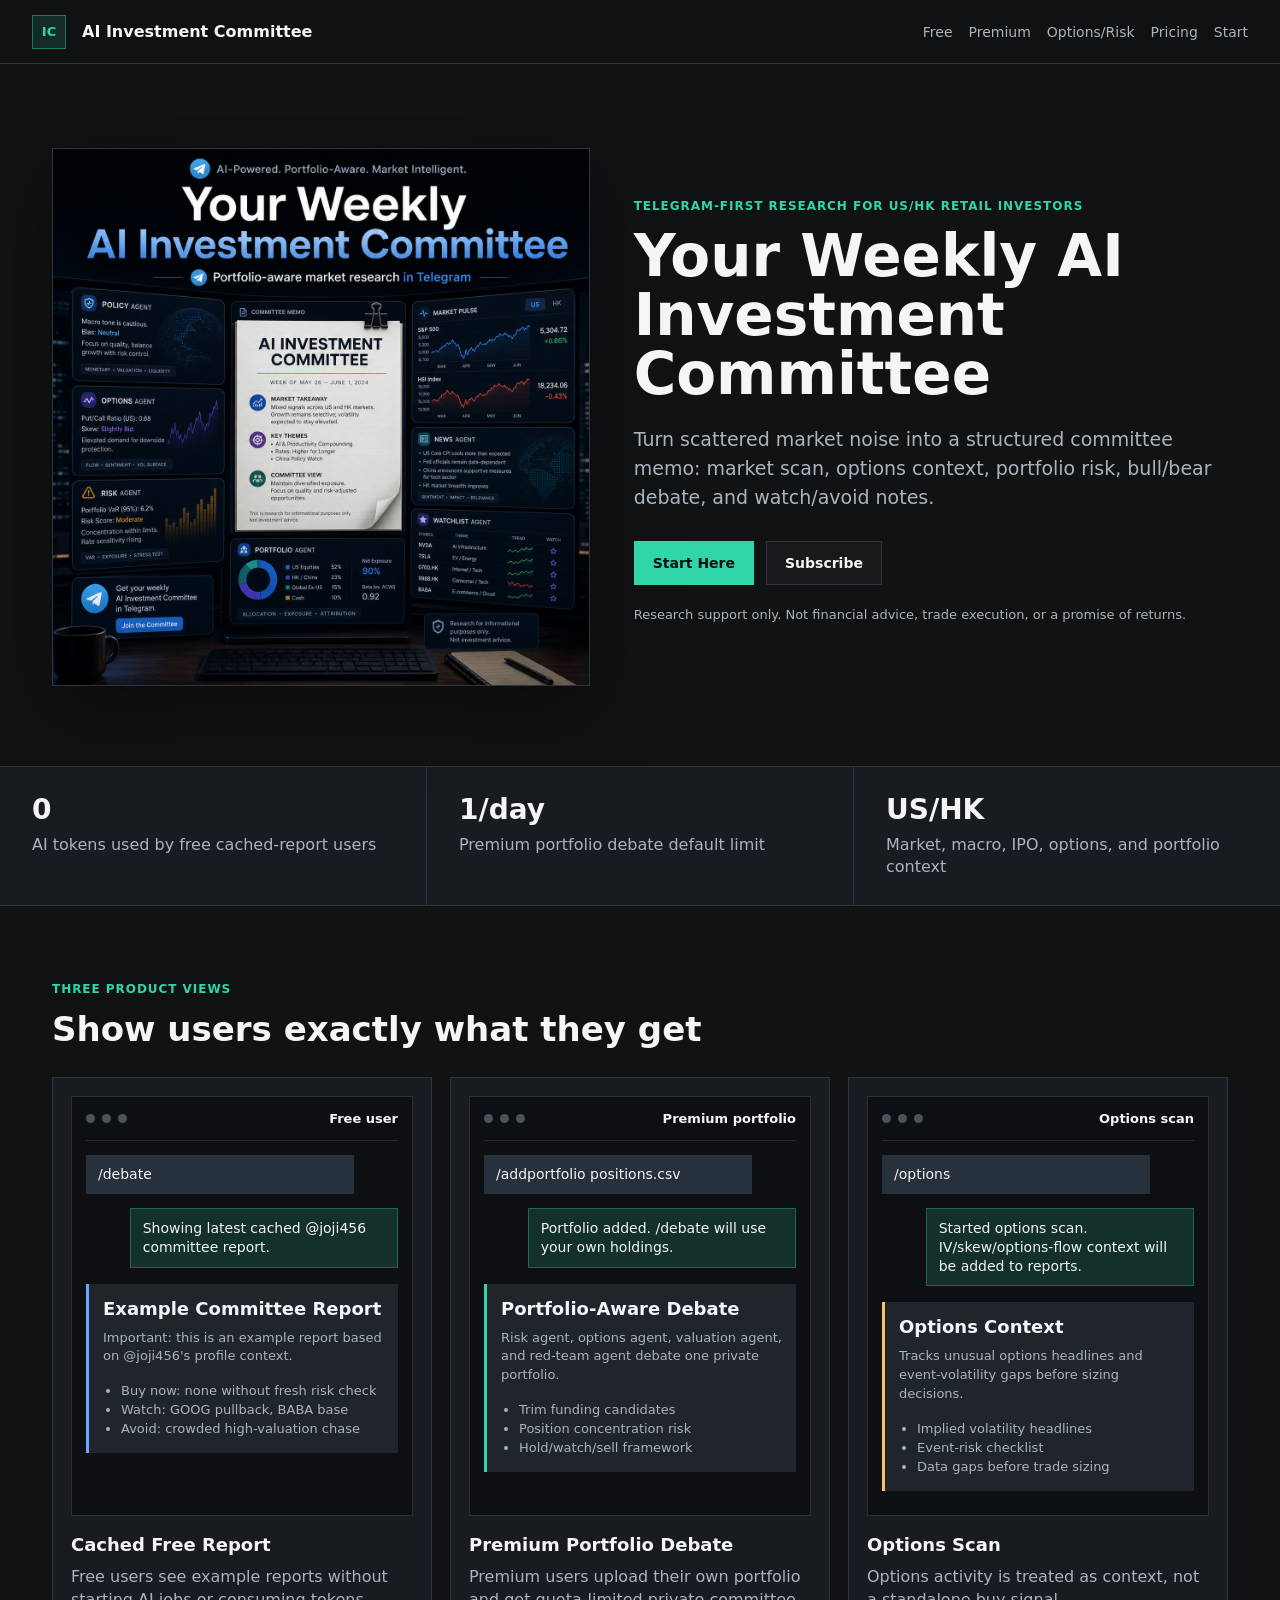
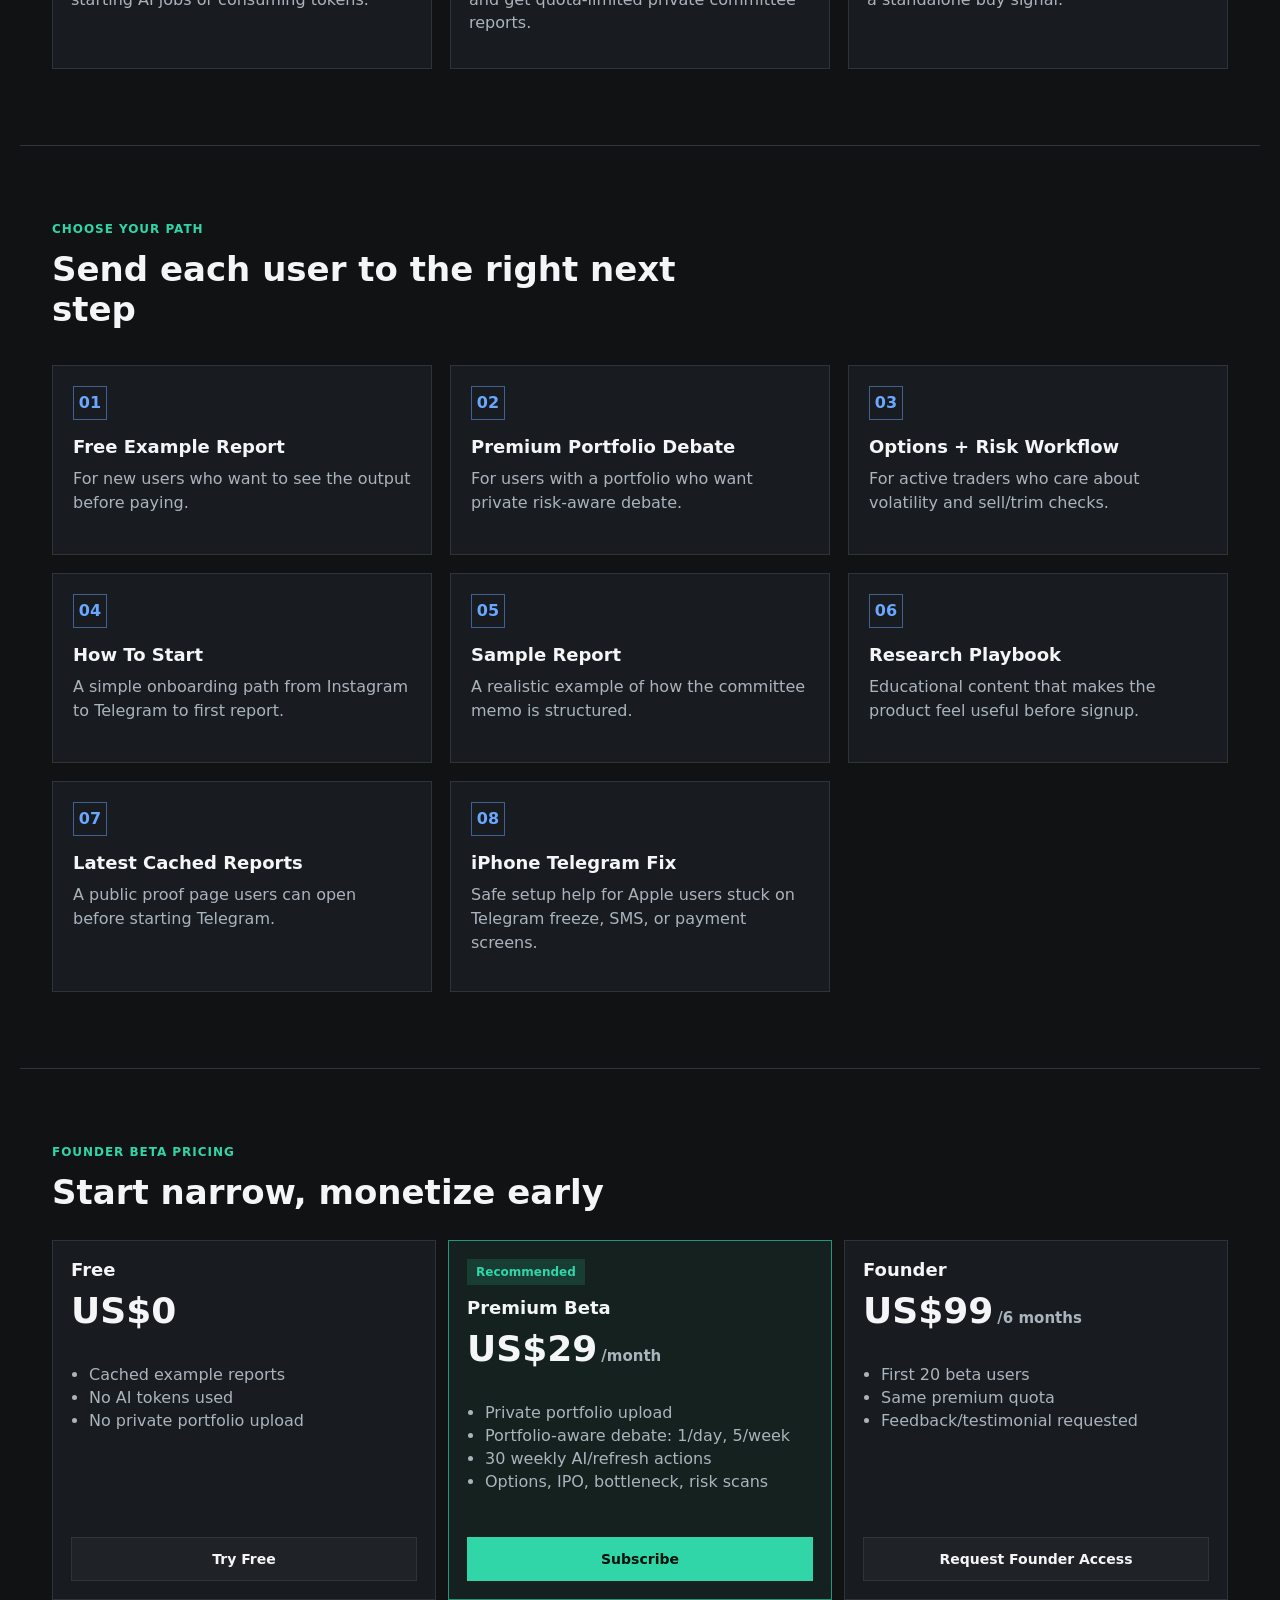
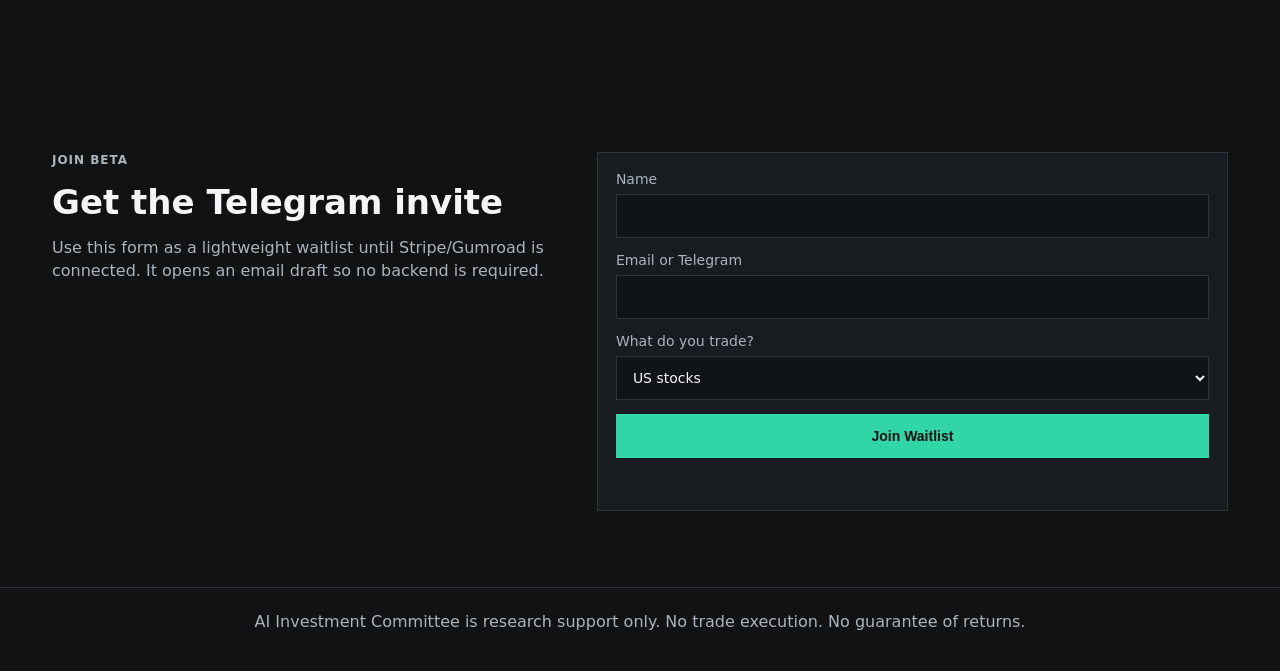
==== commit d406359e: "Add cancel anytime subscription flow" ====
--- a/index.html
+++ b/index.html
@@ -33,7 +33,7 @@
         <p class="lead">Turn scattered market noise into a structured committee memo: market scan, options context, portfolio risk, bull/bear debate, and watch/avoid notes.</p>
         <div class="hero-actions">
           <a class="button primary" href="./links.html">Start Here</a>
-          <a class="button secondary" href="./latest-reports.html">Latest Reports</a>
+          <a class="button secondary" href="./subscribe.html">Subscribe</a>
         </div>
         <p class="notice">Research support only. Not financial advice, trade execution, or a promise of returns.</p>
       </div>
